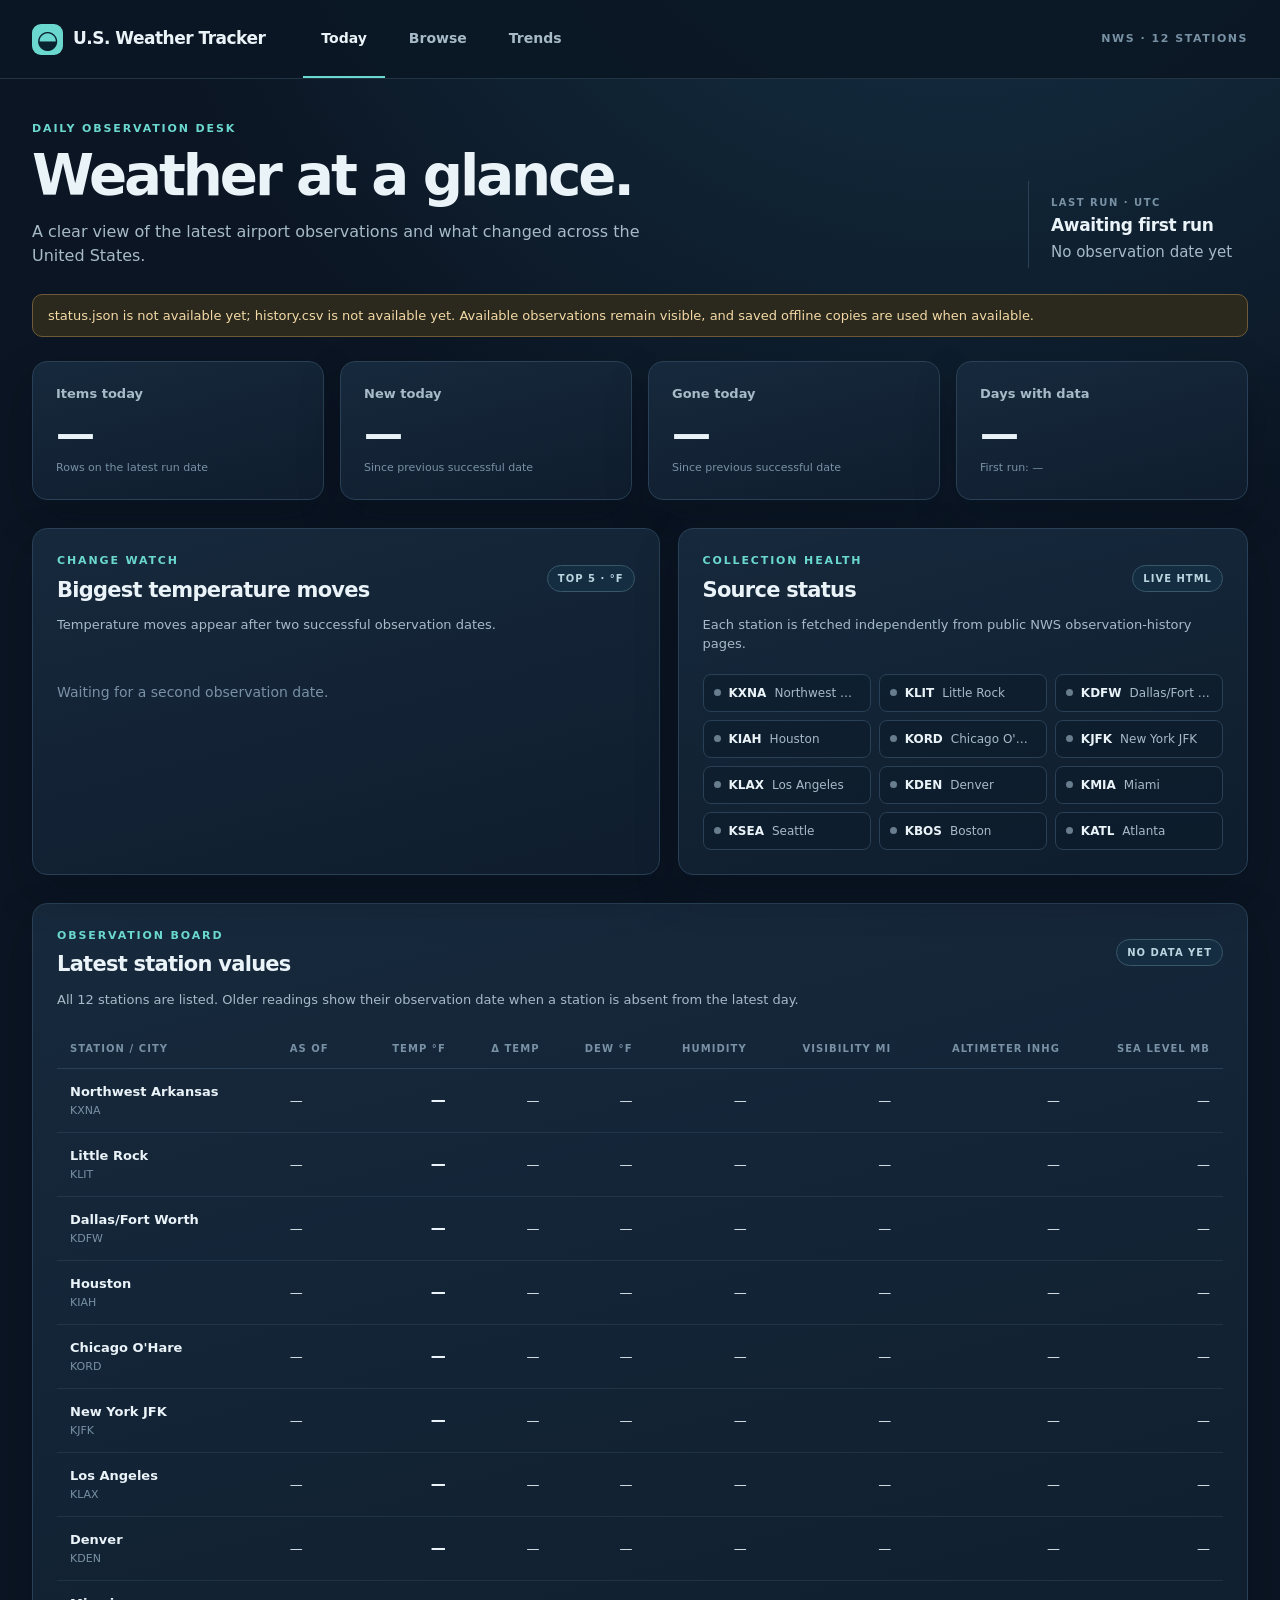
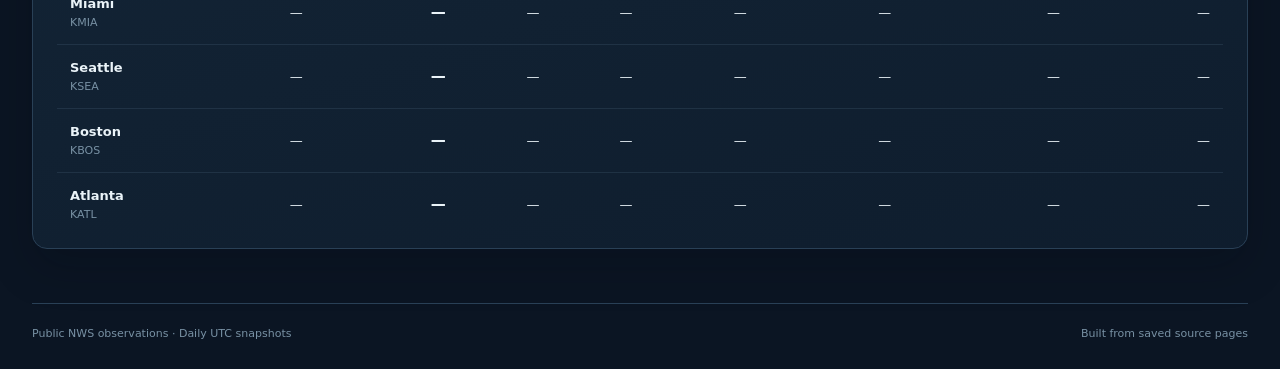
==== index.html @ fd8ede55 "Build weather tracker website" ====
<!doctype html>
<html lang="en">
<head>
  <meta charset="utf-8">
  <meta name="viewport" content="width=device-width, initial-scale=1">
  <meta name="theme-color" content="#0b1523">
  <meta name="description" content="Daily U.S. airport weather observations from the National Weather Service.">
  <link rel="manifest" href="./manifest.webmanifest">
  <link rel="icon" href="./assets/icon.svg" type="image/svg+xml">
  <link rel="apple-touch-icon" href="./assets/icon-192.png">
  <link rel="stylesheet" href="./css/styles.css">
  <title>Today · U.S. Weather Tracker</title>
</head>
<body data-page="today">
  <header class="site-header">
    <div class="shell header-inner">
      <a class="brand" href="./index.html" aria-label="U.S. Weather Tracker home"><span class="brand-mark" aria-hidden="true">◒</span><span>U.S. Weather Tracker</span></a>
      <nav class="nav" aria-label="Main navigation">
        <a href="./index.html" aria-current="page">Today</a>
        <a href="./browse.html">Browse</a>
        <a href="./trends.html">Trends</a>
      </nav>
      <span class="header-tag">NWS · 12 STATIONS</span>
    </div>
  </header>
  <main class="shell page">
    <section class="page-intro">
      <div><p class="eyebrow">Daily observation desk</p><h1>Weather at a glance.</h1><p class="lede">A clear view of the latest airport observations and what changed across the United States.</p></div>
      <div class="run-meta"><span class="meta-label">LAST RUN · UTC</span><strong id="last-run">Awaiting first run</strong><span id="latest-date" class="muted">No observation date yet</span></div>
    </section>
    <div id="data-message" class="notice" role="status" aria-live="polite">Loading observation data…</div>
    <section class="stat-grid" aria-label="Daily counts">
      <article class="stat-card"><span>Items today</span><strong id="count-items">—</strong><small>Rows on the latest run date</small></article>
      <article class="stat-card"><span>New today</span><strong id="count-new">—</strong><small>Since previous successful date</small></article>
      <article class="stat-card"><span>Gone today</span><strong id="count-gone">—</strong><small>Since previous successful date</small></article>
      <article class="stat-card"><span>Days with data</span><strong id="count-days">—</strong><small id="first-run">First run: —</small></article>
    </section>
    <section class="section split-section">
      <div class="card">
        <div class="section-heading"><div><p class="eyebrow">Change watch</p><h2>Biggest temperature moves</h2></div><span class="pill">TOP 5 · °F</span></div>
        <p id="moves-context" class="section-copy">Comparing the latest and previous successful observation dates.</p>
        <div id="biggest-moves" class="move-list empty-state">Waiting for observations.</div>
      </div>
      <div class="card">
        <div class="section-heading"><div><p class="eyebrow">Collection health</p><h2>Source status</h2></div><span class="pill">LIVE HTML</span></div>
        <p class="section-copy">Each station is fetched independently from public NWS observation-history pages.</p>
        <div id="source-status" class="source-grid"></div>
      </div>
    </section>
    <section class="section card table-card">
      <div class="section-heading"><div><p class="eyebrow">Observation board</p><h2>Latest station values</h2></div><span id="table-date" class="pill">NO DATA YET</span></div>
      <p class="section-copy">All 12 stations are listed. Older readings show their observation date when a station is absent from the latest day.</p>
      <div class="table-scroll"><table><thead><tr><th>Station / city</th><th>As of</th><th class="num">Temp °F</th><th class="num">Δ temp</th><th class="num">Dew °F</th><th class="num">Humidity</th><th class="num">Visibility mi</th><th class="num">Altimeter inHg</th><th class="num">Sea level mb</th></tr></thead><tbody id="today-table"><tr><td colspan="9" class="empty-cell">Waiting for observations.</td></tr></tbody></table></div>
    </section>
  </main>
  <footer class="shell site-footer"><span>Public NWS observations · Daily UTC snapshots</span><span>Built from saved source pages</span></footer>
  <script type="module" src="./js/today.js"></script>
</body>
</html>
---- css/styles.css ----
:root{color-scheme:dark;--bg:#0b1523;--panel:#111f30;--panel2:#142539;--line:#294056;--text:#eaf3f8;--muted:#a7bac8;--soft:#7891a4;--accent:#6bd8d0;--accent2:#efc579;--good:#91dfa9;--bad:#f3a7a8;--shadow:0 18px 44px rgba(1,9,17,.22);font-family:ui-sans-serif,system-ui,-apple-system,BlinkMacSystemFont,"Segoe UI",sans-serif;font-synthesis:none}

*{box-sizing:border-box}
html{scroll-behavior:smooth}
body{margin:0;min-height:100vh;background:radial-gradient(circle at 75% -15%,#17374b 0,transparent 35%),var(--bg);color:var(--text);font-size:15px;line-height:1.5}
a{color:inherit}
button,input,select{font:inherit}
button{cursor:pointer}
button:focus-visible,a:focus-visible,input:focus-visible,select:focus-visible{outline:2px solid var(--accent);outline-offset:3px}
.shell{width:min(1380px,calc(100% - 64px));margin-inline:auto}
.site-header{border-bottom:1px solid rgba(119,155,178,.22);background:rgba(10,22,36,.91)}
.header-inner{min-height:78px;display:flex;align-items:center;gap:38px}
.brand{display:flex;align-items:center;gap:10px;text-decoration:none;font-size:17px;font-weight:750;letter-spacing:-.03em;white-space:nowrap}
.brand-mark{display:grid;place-items:center;width:31px;height:31px;border-radius:9px;background:var(--accent);color:#0a2230;font-size:25px;line-height:1}
.nav{display:flex;align-self:stretch;gap:6px}
.nav a{display:flex;align-items:center;padding:0 18px;color:var(--muted);font-size:14px;font-weight:650;text-decoration:none;border-bottom:2px solid transparent}
.nav a:hover,.nav a[aria-current="page"]{color:var(--text)}
.nav a[aria-current="page"]{border-bottom-color:var(--accent)}
.header-tag{margin-left:auto;color:var(--soft);font-size:11px;font-weight:700;letter-spacing:.14em;white-space:nowrap}
.page{padding-top:42px;padding-bottom:54px}
.page-intro{display:flex;justify-content:space-between;gap:32px;align-items:end;margin-bottom:26px}
.eyebrow{margin:0 0 8px;color:var(--accent);font-size:11px;letter-spacing:.17em;text-transform:uppercase;font-weight:800}
h1,h2,h3,p{margin-top:0}
h1{font-size:clamp(36px,4.4vw,59px);letter-spacing:-.055em;line-height:1.07;margin-bottom:14px;font-weight:740}
h2{font-size:21px;letter-spacing:-.035em;line-height:1.2;margin-bottom:0}
h3{font-size:17px;letter-spacing:-.025em;line-height:1.3;margin-bottom:8px}
.lede{max-width:620px;font-size:16px;color:var(--muted);margin:0}
.run-meta{min-width:220px;padding:14px 0 4px 22px;border-left:1px solid var(--line);display:flex;flex-direction:column;gap:3px}
.run-meta strong{font-size:17px;letter-spacing:-.02em}
.meta-label{font-size:10px;color:var(--soft);font-weight:750;letter-spacing:.15em}
.muted{color:var(--muted)}
.notice{padding:11px 15px;border:1px solid #386373;border-radius:10px;background:#12313f;color:#c5e6e8;margin:0 0 24px;font-size:13px}
.notice[data-kind="ready"]{display:none}
.notice[data-kind="warning"]{border-color:#6e5a37;background:#2b281e;color:#f3daa4}
.stat-grid{display:grid;grid-template-columns:repeat(4,minmax(0,1fr));gap:16px}
.stat-card,.card{background:linear-gradient(165deg,rgba(23,42,61,.95),rgba(15,29,46,.97));border:1px solid var(--line);border-radius:15px;box-shadow:var(--shadow)}
.stat-card{min-height:139px;padding:22px 23px;display:flex;flex-direction:column}
.stat-card span{color:var(--muted);font-size:13px;font-weight:650}
.stat-card strong{font-size:39px;letter-spacing:-.06em;line-height:1.14;margin:8px 0 4px;font-variant-numeric:tabular-nums}
.stat-card small{color:var(--soft);font-size:11px}
.section{margin-top:28px}
.card{padding:24px}
.split-section{display:grid;grid-template-columns:1.1fr 1fr;gap:18px}
.section-heading{display:flex;justify-content:space-between;align-items:center;gap:12px;margin-bottom:12px}
.section-copy{color:var(--muted);font-size:13px;margin-bottom:20px}
.pill{display:inline-flex;align-items:center;border:1px solid #385769;border-radius:100px;padding:5px 10px;color:#bcd4df;background:#152d40;font-size:10px;letter-spacing:.1em;font-weight:750;white-space:nowrap}
.empty-state{color:var(--soft);font-size:14px;padding:28px 0}
.move-list{display:flex;flex-direction:column;gap:9px}
.move-row{display:grid;grid-template-columns:29px minmax(0,1fr) auto;align-items:center;gap:13px;padding:12px 14px;border:1px solid var(--line);background:rgba(12,28,43,.6);border-radius:10px}
.move-rank{display:grid;place-items:center;width:28px;height:28px;border-radius:8px;background:#224153;color:var(--accent);font-size:12px;font-weight:800}
.move-name{font-size:13px;font-weight:700}
.move-detail{display:block;color:var(--soft);font-size:11px;margin-top:1px}
.move-delta{color:var(--accent2);font-weight:800;font-size:17px;font-variant-numeric:tabular-nums}
.source-grid{display:grid;grid-template-columns:repeat(3,minmax(0,1fr));gap:8px}
.source-chip{display:flex;align-items:center;gap:8px;min-width:0;padding:9px 10px;border:1px solid var(--line);border-radius:8px;background:rgba(11,26,41,.5);font-size:12px}
.source-chip strong{font-size:12px}
.source-chip span:last-child{overflow:hidden;text-overflow:ellipsis;white-space:nowrap;color:var(--muted)}
.status-dot{width:7px;height:7px;border-radius:50%;flex:none;background:#687d8e}
.status-dot.ok{background:var(--good);box-shadow:0 0 0 3px rgba(145,223,169,.09)}
.status-dot.bad{background:var(--bad)}
.table-card{padding-bottom:12px}
.table-scroll{width:100%;overflow-x:auto}
table{width:100%;border-collapse:collapse;white-space:nowrap}
th{padding:12px 13px;text-align:left;color:var(--soft);font-size:10px;text-transform:uppercase;letter-spacing:.105em;font-weight:800;border-bottom:1px solid var(--line)}
td{padding:13px;border-bottom:1px solid rgba(89,121,143,.2);font-size:13px;font-variant-numeric:tabular-nums}
tbody tr:last-child td{border-bottom:0}
tbody tr:hover td{background:rgba(81,126,148,.08)}
td.num,th.num{text-align:right}
.station-name{display:block;font-size:13px;font-weight:720;color:var(--text)}
.station-id{display:block;color:var(--soft);font-size:11px;margin-top:1px}
.value-main{font-size:15px;font-weight:730}
.positive{color:var(--accent2)}
.negative{color:#9ad6f3}
.zero{color:var(--muted)}
.stale{color:var(--accent2);font-size:10px;margin-left:5px}
.empty-cell{text-align:center;padding:32px;color:var(--muted)}
.site-footer{display:flex;justify-content:space-between;gap:16px;border-top:1px solid var(--line);padding-top:22px;padding-bottom:26px;color:var(--soft);font-size:11px}
.controls-grid{display:grid;grid-template-columns:1.55fr repeat(3,1fr) 1.1fr 1fr;gap:12px}
.field{display:flex;flex-direction:column;gap:7px;color:var(--muted);font-size:11px;font-weight:700}
.field input,.field select,.control-button{width:100%;min-height:40px;border:1px solid #3b566b;border-radius:8px;background:#0e2032;color:var(--text);padding:8px 11px}
.field input::placeholder{color:#7891a4}
.field select{padding-right:24px}
.control-button:hover{border-color:var(--accent);background:#153148}
.check-label{display:inline-flex;align-items:center;gap:8px;margin-top:18px;color:var(--text);font-size:13px;font-weight:650;cursor:pointer}
.check-label input,.station-check input{accent-color:var(--accent)}
.check-label .muted{font-size:11px;margin-left:5px}
.star-button{border:0;background:transparent;color:#73899c;font-size:20px;padding:2px 5px;line-height:1}
.star-button[aria-pressed="true"]{color:var(--accent2)}
.selection-toolbar{display:flex;gap:9px;margin:0 0 17px}
.selection-toolbar .control-button{width:auto;min-height:34px;padding:6px 12px;font-size:12px}
.station-check-grid{display:grid;grid-template-columns:repeat(4,minmax(0,1fr));gap:8px}
.station-check{display:flex;gap:9px;align-items:center;padding:10px 11px;border:1px solid var(--line);border-radius:8px;background:#0f2133;font-size:12px;cursor:pointer}
.station-check small{color:var(--soft);margin-left:auto}
.chart-grid,.finding-grid{display:grid;grid-template-columns:repeat(2,minmax(0,1fr));gap:18px}
.chart-card,.finding-card{padding:22px}
.chart-card h3{margin:0 0 4px}
.chart-subtitle,.finding-card p{color:var(--muted);font-size:13px;margin-bottom:12px}
.chart-wrap{min-height:235px;display:flex;align-items:center}
.chart-wrap svg{display:block;width:100%;height:auto}
.chart-empty{padding:60px 14px;text-align:center;width:100%;color:var(--soft);font-size:13px}
.chart-legend{display:flex;flex-wrap:wrap;gap:8px 13px;margin-top:8px}
.legend-item{display:inline-flex;align-items:center;gap:6px;color:var(--muted);font-size:10px}
.legend-swatch{width:12px;height:3px;border-radius:2px}
.finding-card{display:flex;flex-direction:column}
.finding-card .chart-wrap{margin-top:auto}
.finding-card .method{border-top:1px solid var(--line);padding-top:11px;margin-top:4px;color:var(--soft);font-size:11px}
.finding-number{color:var(--accent);font-weight:750}
.sr-only{position:absolute;width:1px;height:1px;padding:0;margin:-1px;overflow:hidden;clip:rect(0,0,0,0);white-space:nowrap;border:0}

@media(max-width:1100px){.controls-grid{grid-template-columns:repeat(3,minmax(0,1fr))}
.source-grid{grid-template-columns:repeat(2,minmax(0,1fr))}
.station-check-grid{grid-template-columns:repeat(3,minmax(0,1fr))}
}

@media(max-width:800px){.shell{width:min(100% - 32px,1380px)}
.header-inner{min-height:69px;gap:12px;flex-wrap:wrap;padding-top:10px}
.brand{font-size:15px}
.header-tag{display:none}
.nav{order:3;width:100%;height:43px}
.nav a{padding:0 12px}
.page{padding-top:30px}
.page-intro{align-items:start;flex-direction:column;gap:20px}
.run-meta{padding:0 0 0 14px}
.stat-grid{grid-template-columns:repeat(2,minmax(0,1fr))}
.split-section,.chart-grid,.finding-grid{grid-template-columns:1fr}
.station-check-grid{grid-template-columns:repeat(2,minmax(0,1fr))}
}

@media(max-width:560px){.stat-grid{gap:9px}
.stat-card{padding:16px;min-height:122px}
.stat-card strong{font-size:33px}
.card{padding:17px}
.controls-grid{grid-template-columns:repeat(2,minmax(0,1fr))}
.field-search{grid-column:1/-1}
.source-grid{grid-template-columns:repeat(2,minmax(0,1fr))}
.station-check-grid{grid-template-columns:1fr 1fr}
.site-footer{flex-direction:column}
.move-row{gap:8px;padding:10px}
.move-delta{font-size:15px}
}
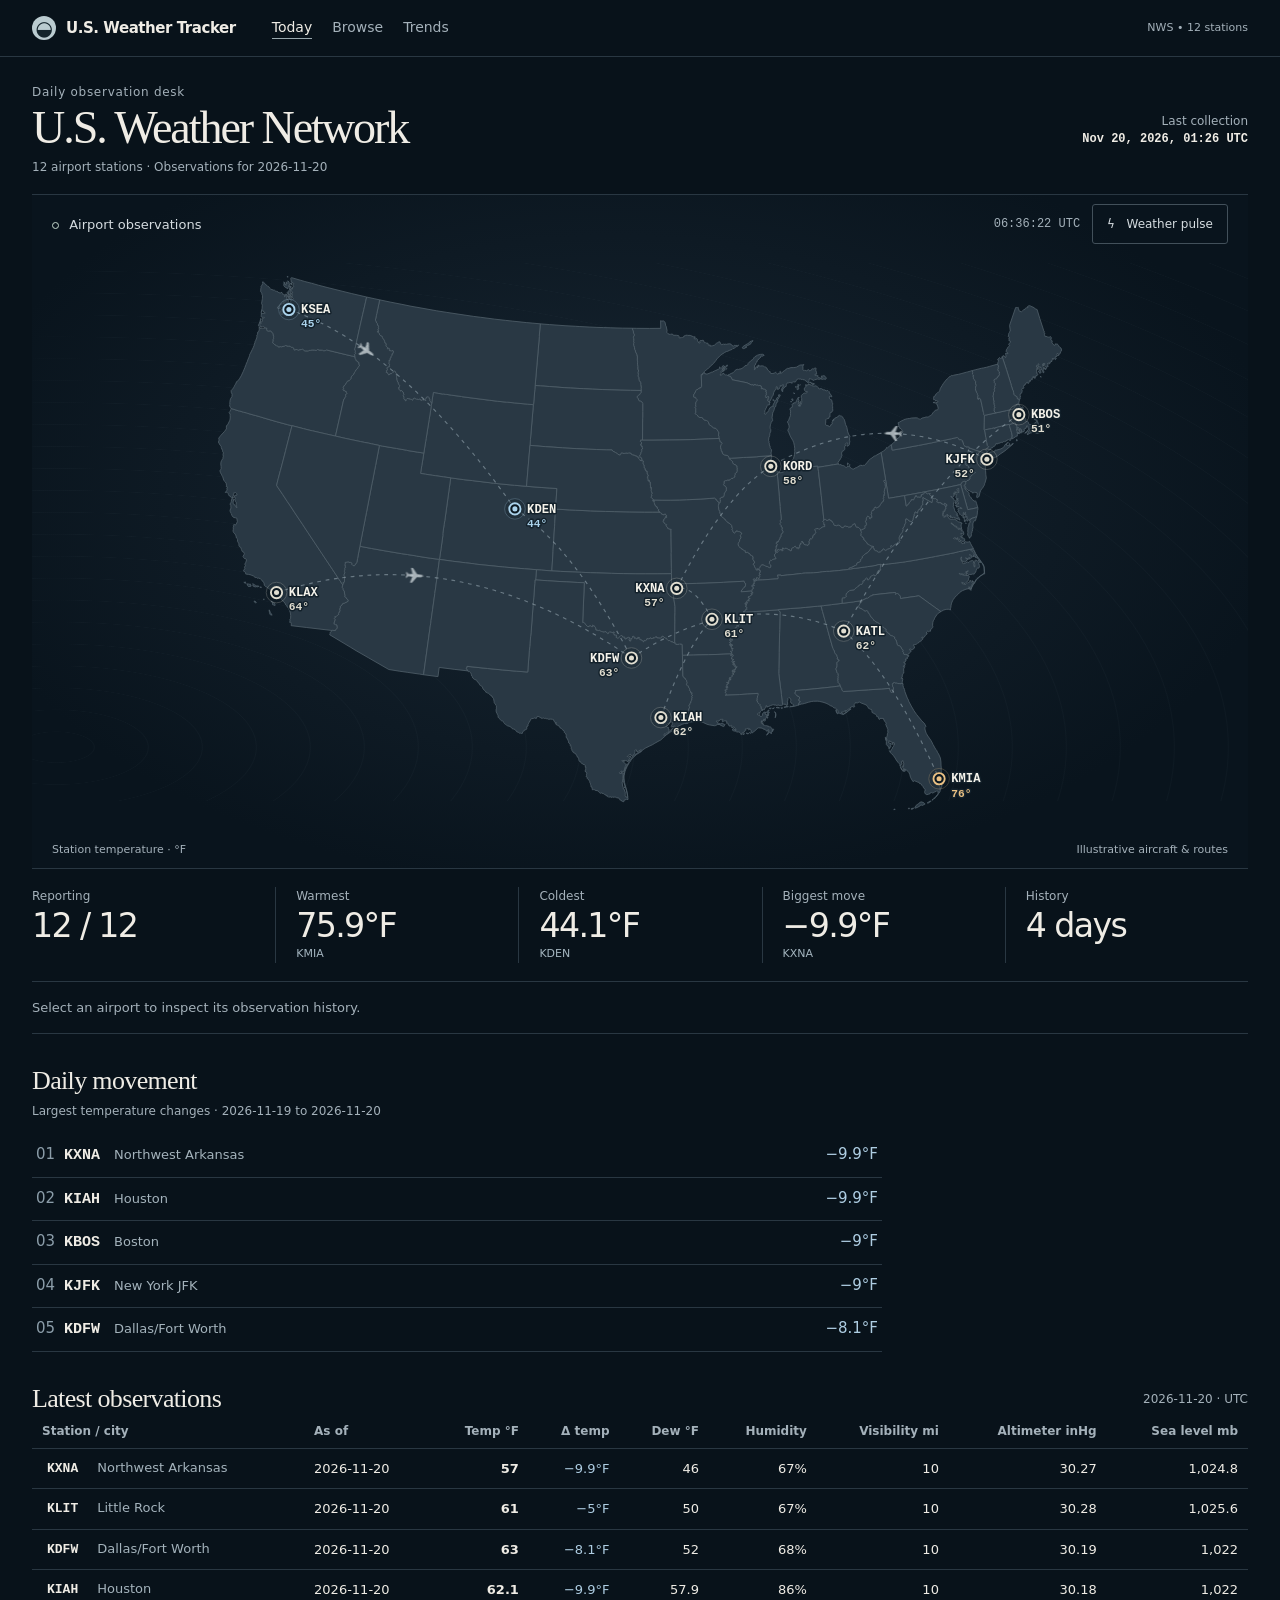
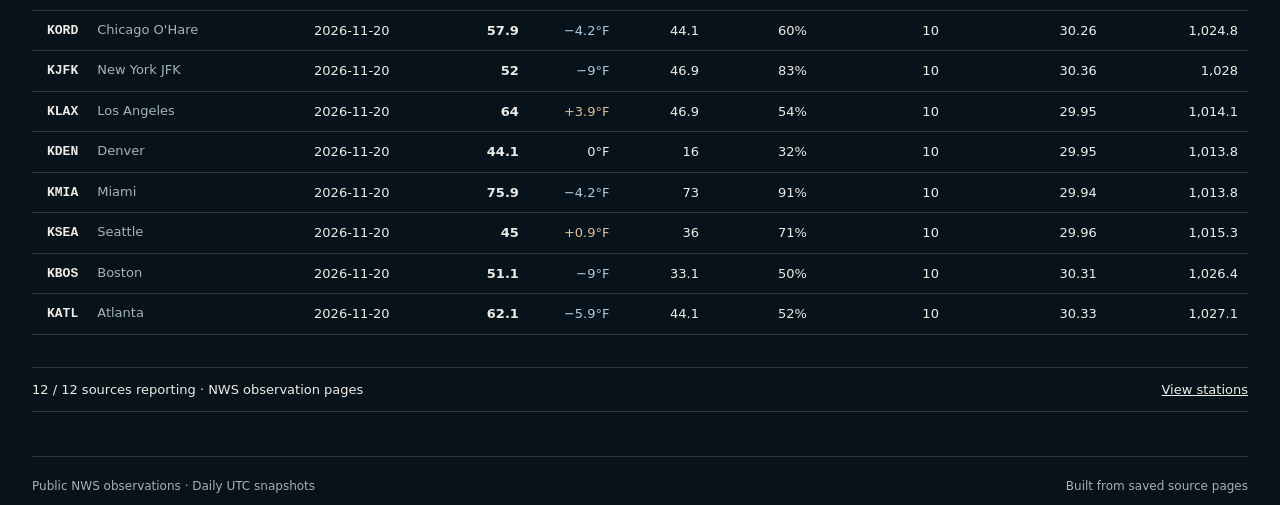
==== commit 80c6e387: "Redesign Weather Tracker frontend" ====
--- a/index.html
+++ b/index.html
@@ -3,12 +3,13 @@
 <head>
   <meta charset="utf-8">
   <meta name="viewport" content="width=device-width, initial-scale=1">
-  <meta name="theme-color" content="#0b1523">
+  <meta name="theme-color" content="#08121a">
   <meta name="description" content="Daily U.S. airport weather observations from the National Weather Service.">
   <link rel="manifest" href="./manifest.webmanifest">
   <link rel="icon" href="./assets/icon.svg" type="image/svg+xml">
   <link rel="apple-touch-icon" href="./assets/icon-192.png">
   <link rel="stylesheet" href="./css/styles.css">
+  <link rel="stylesheet" href="./css/today.css">
   <title>Today · U.S. Weather Tracker</title>
 </head>
 <body data-page="today">
@@ -20,38 +21,31 @@
         <a href="./browse.html">Browse</a>
         <a href="./trends.html">Trends</a>
       </nav>
-      <span class="header-tag">NWS · 12 STATIONS</span>
+      <span class="header-tag">NWS • 12 stations</span>
     </div>
   </header>
   <main class="shell page">
     <section class="page-intro">
-      <div><p class="eyebrow">Daily observation desk</p><h1>Weather at a glance.</h1><p class="lede">A clear view of the latest airport observations and what changed across the United States.</p></div>
-      <div class="run-meta"><span class="meta-label">LAST RUN · UTC</span><strong id="last-run">Awaiting first run</strong><span id="latest-date" class="muted">No observation date yet</span></div>
+      <div><p class="eyebrow">Daily observation desk</p><h1>U.S. Weather Network</h1><p id="latest-date" class="lede">Loading airport observations…</p></div>
+      <div class="run-meta"><span class="meta-label">Last collection</span><strong id="last-run">Awaiting first run</strong></div>
     </section>
-    <div id="data-message" class="notice" role="status" aria-live="polite">Loading observation data…</div>
-    <section class="stat-grid" aria-label="Daily counts">
-      <article class="stat-card"><span>Items today</span><strong id="count-items">—</strong><small>Rows on the latest run date</small></article>
-      <article class="stat-card"><span>New today</span><strong id="count-new">—</strong><small>Since previous successful date</small></article>
-      <article class="stat-card"><span>Gone today</span><strong id="count-gone">—</strong><small>Since previous successful date</small></article>
-      <article class="stat-card"><span>Days with data</span><strong id="count-days">—</strong><small id="first-run">First run: —</small></article>
+    <div id="data-message" class="notice" role="status">Loading observation data…</div>
+    <section class="atlas" aria-label="Airport observation map">
+      <div class="atlas-head"><span><i></i> Airport observations</span><time id="utc-clock" aria-label="Current UTC time"></time><button id="map-pulse" title="Play decorative lightning animation">ϟ &nbsp; Weather pulse</button></div>
+      <svg id="network" viewBox="0 0 1000 619" role="group" aria-label="Contiguous United States airport network">
+        <image class="land" href="./assets/conus.svg" width="1000" height="619"/>
+        <g id="routes" aria-hidden="true"></g><g id="planes" aria-hidden="true"></g><g id="lightning" aria-hidden="true"></g><g id="nodes"></g>
+      </svg>
+      <div id="airport-tip" role="tooltip" hidden></div>
+      <div class="atlas-foot"><span>Station temperature · °F</span><span>Illustrative aircraft &amp; routes</span></div>
     </section>
-    <section class="section split-section">
-      <div class="card">
-        <div class="section-heading"><div><p class="eyebrow">Change watch</p><h2>Biggest temperature moves</h2></div><span class="pill">TOP 5 · °F</span></div>
-        <p id="moves-context" class="section-copy">Comparing the latest and previous successful observation dates.</p>
-        <div id="biggest-moves" class="move-list empty-state">Waiting for observations.</div>
-      </div>
-      <div class="card">
-        <div class="section-heading"><div><p class="eyebrow">Collection health</p><h2>Source status</h2></div><span class="pill">LIVE HTML</span></div>
-        <p class="section-copy">Each station is fetched independently from public NWS observation-history pages.</p>
-        <div id="source-status" class="source-grid"></div>
-      </div>
-    </section>
-    <section class="section card table-card">
-      <div class="section-heading"><div><p class="eyebrow">Observation board</p><h2>Latest station values</h2></div><span id="table-date" class="pill">NO DATA YET</span></div>
-      <p class="section-copy">All 12 stations are listed. Older readings show their observation date when a station is absent from the latest day.</p>
+    <section id="national-summary" aria-label="Network summary"></section>
+    <section id="station-detail" aria-live="polite" aria-label="Station details"></section>
+    <section class="movement"><h2>Daily movement</h2><p id="moves-context"></p><div id="biggest-moves"></div></section>
+    <section class="observations"><div class="section-heading"><h2>Latest observations</h2><span id="table-date"></span></div>
       <div class="table-scroll"><table><thead><tr><th>Station / city</th><th>As of</th><th class="num">Temp °F</th><th class="num">Δ temp</th><th class="num">Dew °F</th><th class="num">Humidity</th><th class="num">Visibility mi</th><th class="num">Altimeter inHg</th><th class="num">Sea level mb</th></tr></thead><tbody id="today-table"><tr><td colspan="9" class="empty-cell">Waiting for observations.</td></tr></tbody></table></div>
     </section>
+    <details class="health"><summary><span id="health-summary">Collection health</span><span>View stations</span></summary><div id="source-status"></div></details>
   </main>
   <footer class="shell site-footer"><span>Public NWS observations · Daily UTC snapshots</span><span>Built from saved source pages</span></footer>
   <script type="module" src="./js/today.js"></script>
--- a/css/styles.css
+++ b/css/styles.css
@@ -1,141 +1,103 @@
-:root{color-scheme:dark;--bg:#0b1523;--panel:#111f30;--panel2:#142539;--line:#294056;--text:#eaf3f8;--muted:#a7bac8;--soft:#7891a4;--accent:#6bd8d0;--accent2:#efc579;--good:#91dfa9;--bad:#f3a7a8;--shadow:0 18px 44px rgba(1,9,17,.22);font-family:ui-sans-serif,system-ui,-apple-system,BlinkMacSystemFont,"Segoe UI",sans-serif;font-synthesis:none}
-
-*{box-sizing:border-box}
-html{scroll-behavior:smooth}
-body{margin:0;min-height:100vh;background:radial-gradient(circle at 75% -15%,#17374b 0,transparent 35%),var(--bg);color:var(--text);font-size:15px;line-height:1.5}
-a{color:inherit}
-button,input,select{font:inherit}
-button{cursor:pointer}
-button:focus-visible,a:focus-visible,input:focus-visible,select:focus-visible{outline:2px solid var(--accent);outline-offset:3px}
-.shell{width:min(1380px,calc(100% - 64px));margin-inline:auto}
-.site-header{border-bottom:1px solid rgba(119,155,178,.22);background:rgba(10,22,36,.91)}
-.header-inner{min-height:78px;display:flex;align-items:center;gap:38px}
-.brand{display:flex;align-items:center;gap:10px;text-decoration:none;font-size:17px;font-weight:750;letter-spacing:-.03em;white-space:nowrap}
-.brand-mark{display:grid;place-items:center;width:31px;height:31px;border-radius:9px;background:var(--accent);color:#0a2230;font-size:25px;line-height:1}
-.nav{display:flex;align-self:stretch;gap:6px}
-.nav a{display:flex;align-items:center;padding:0 18px;color:var(--muted);font-size:14px;font-weight:650;text-decoration:none;border-bottom:2px solid transparent}
-.nav a:hover,.nav a[aria-current="page"]{color:var(--text)}
-.nav a[aria-current="page"]{border-bottom-color:var(--accent)}
-.header-tag{margin-left:auto;color:var(--soft);font-size:11px;font-weight:700;letter-spacing:.14em;white-space:nowrap}
-.page{padding-top:42px;padding-bottom:54px}
-.page-intro{display:flex;justify-content:space-between;gap:32px;align-items:end;margin-bottom:26px}
-.eyebrow{margin:0 0 8px;color:var(--accent);font-size:11px;letter-spacing:.17em;text-transform:uppercase;font-weight:800}
-h1,h2,h3,p{margin-top:0}
-h1{font-size:clamp(36px,4.4vw,59px);letter-spacing:-.055em;line-height:1.07;margin-bottom:14px;font-weight:740}
-h2{font-size:21px;letter-spacing:-.035em;line-height:1.2;margin-bottom:0}
-h3{font-size:17px;letter-spacing:-.025em;line-height:1.3;margin-bottom:8px}
-.lede{max-width:620px;font-size:16px;color:var(--muted);margin:0}
-.run-meta{min-width:220px;padding:14px 0 4px 22px;border-left:1px solid var(--line);display:flex;flex-direction:column;gap:3px}
-.run-meta strong{font-size:17px;letter-spacing:-.02em}
-.meta-label{font-size:10px;color:var(--soft);font-weight:750;letter-spacing:.15em}
-.muted{color:var(--muted)}
-.notice{padding:11px 15px;border:1px solid #386373;border-radius:10px;background:#12313f;color:#c5e6e8;margin:0 0 24px;font-size:13px}
-.notice[data-kind="ready"]{display:none}
-.notice[data-kind="warning"]{border-color:#6e5a37;background:#2b281e;color:#f3daa4}
-.stat-grid{display:grid;grid-template-columns:repeat(4,minmax(0,1fr));gap:16px}
-.stat-card,.card{background:linear-gradient(165deg,rgba(23,42,61,.95),rgba(15,29,46,.97));border:1px solid var(--line);border-radius:15px;box-shadow:var(--shadow)}
-.stat-card{min-height:139px;padding:22px 23px;display:flex;flex-direction:column}
-.stat-card span{color:var(--muted);font-size:13px;font-weight:650}
-.stat-card strong{font-size:39px;letter-spacing:-.06em;line-height:1.14;margin:8px 0 4px;font-variant-numeric:tabular-nums}
-.stat-card small{color:var(--soft);font-size:11px}
-.section{margin-top:28px}
-.card{padding:24px}
-.split-section{display:grid;grid-template-columns:1.1fr 1fr;gap:18px}
-.section-heading{display:flex;justify-content:space-between;align-items:center;gap:12px;margin-bottom:12px}
-.section-copy{color:var(--muted);font-size:13px;margin-bottom:20px}
-.pill{display:inline-flex;align-items:center;border:1px solid #385769;border-radius:100px;padding:5px 10px;color:#bcd4df;background:#152d40;font-size:10px;letter-spacing:.1em;font-weight:750;white-space:nowrap}
-.empty-state{color:var(--soft);font-size:14px;padding:28px 0}
-.move-list{display:flex;flex-direction:column;gap:9px}
-.move-row{display:grid;grid-template-columns:29px minmax(0,1fr) auto;align-items:center;gap:13px;padding:12px 14px;border:1px solid var(--line);background:rgba(12,28,43,.6);border-radius:10px}
-.move-rank{display:grid;place-items:center;width:28px;height:28px;border-radius:8px;background:#224153;color:var(--accent);font-size:12px;font-weight:800}
-.move-name{font-size:13px;font-weight:700}
-.move-detail{display:block;color:var(--soft);font-size:11px;margin-top:1px}
-.move-delta{color:var(--accent2);font-weight:800;font-size:17px;font-variant-numeric:tabular-nums}
-.source-grid{display:grid;grid-template-columns:repeat(3,minmax(0,1fr));gap:8px}
-.source-chip{display:flex;align-items:center;gap:8px;min-width:0;padding:9px 10px;border:1px solid var(--line);border-radius:8px;background:rgba(11,26,41,.5);font-size:12px}
-.source-chip strong{font-size:12px}
-.source-chip span:last-child{overflow:hidden;text-overflow:ellipsis;white-space:nowrap;color:var(--muted)}
-.status-dot{width:7px;height:7px;border-radius:50%;flex:none;background:#687d8e}
-.status-dot.ok{background:var(--good);box-shadow:0 0 0 3px rgba(145,223,169,.09)}
-.status-dot.bad{background:var(--bad)}
-.table-card{padding-bottom:12px}
-.table-scroll{width:100%;overflow-x:auto}
-table{width:100%;border-collapse:collapse;white-space:nowrap}
-th{padding:12px 13px;text-align:left;color:var(--soft);font-size:10px;text-transform:uppercase;letter-spacing:.105em;font-weight:800;border-bottom:1px solid var(--line)}
-td{padding:13px;border-bottom:1px solid rgba(89,121,143,.2);font-size:13px;font-variant-numeric:tabular-nums}
-tbody tr:last-child td{border-bottom:0}
-tbody tr:hover td{background:rgba(81,126,148,.08)}
-td.num,th.num{text-align:right}
-.station-name{display:block;font-size:13px;font-weight:720;color:var(--text)}
-.station-id{display:block;color:var(--soft);font-size:11px;margin-top:1px}
-.value-main{font-size:15px;font-weight:730}
-.positive{color:var(--accent2)}
-.negative{color:#9ad6f3}
-.zero{color:var(--muted)}
-.stale{color:var(--accent2);font-size:10px;margin-left:5px}
-.empty-cell{text-align:center;padding:32px;color:var(--muted)}
-.site-footer{display:flex;justify-content:space-between;gap:16px;border-top:1px solid var(--line);padding-top:22px;padding-bottom:26px;color:var(--soft);font-size:11px}
-.controls-grid{display:grid;grid-template-columns:1.55fr repeat(3,1fr) 1.1fr 1fr;gap:12px}
-.field{display:flex;flex-direction:column;gap:7px;color:var(--muted);font-size:11px;font-weight:700}
-.field input,.field select,.control-button{width:100%;min-height:40px;border:1px solid #3b566b;border-radius:8px;background:#0e2032;color:var(--text);padding:8px 11px}
-.field input::placeholder{color:#7891a4}
-.field select{padding-right:24px}
-.control-button:hover{border-color:var(--accent);background:#153148}
-.check-label{display:inline-flex;align-items:center;gap:8px;margin-top:18px;color:var(--text);font-size:13px;font-weight:650;cursor:pointer}
-.check-label input,.station-check input{accent-color:var(--accent)}
-.check-label .muted{font-size:11px;margin-left:5px}
-.star-button{border:0;background:transparent;color:#73899c;font-size:20px;padding:2px 5px;line-height:1}
-.star-button[aria-pressed="true"]{color:var(--accent2)}
-.selection-toolbar{display:flex;gap:9px;margin:0 0 17px}
-.selection-toolbar .control-button{width:auto;min-height:34px;padding:6px 12px;font-size:12px}
-.station-check-grid{display:grid;grid-template-columns:repeat(4,minmax(0,1fr));gap:8px}
-.station-check{display:flex;gap:9px;align-items:center;padding:10px 11px;border:1px solid var(--line);border-radius:8px;background:#0f2133;font-size:12px;cursor:pointer}
-.station-check small{color:var(--soft);margin-left:auto}
-.chart-grid,.finding-grid{display:grid;grid-template-columns:repeat(2,minmax(0,1fr));gap:18px}
-.chart-card,.finding-card{padding:22px}
-.chart-card h3{margin:0 0 4px}
-.chart-subtitle,.finding-card p{color:var(--muted);font-size:13px;margin-bottom:12px}
-.chart-wrap{min-height:235px;display:flex;align-items:center}
-.chart-wrap svg{display:block;width:100%;height:auto}
-.chart-empty{padding:60px 14px;text-align:center;width:100%;color:var(--soft);font-size:13px}
-.chart-legend{display:flex;flex-wrap:wrap;gap:8px 13px;margin-top:8px}
-.legend-item{display:inline-flex;align-items:center;gap:6px;color:var(--muted);font-size:10px}
-.legend-swatch{width:12px;height:3px;border-radius:2px}
-.finding-card{display:flex;flex-direction:column}
-.finding-card .chart-wrap{margin-top:auto}
-.finding-card .method{border-top:1px solid var(--line);padding-top:11px;margin-top:4px;color:var(--soft);font-size:11px}
-.finding-number{color:var(--accent);font-weight:750}
-.sr-only{position:absolute;width:1px;height:1px;padding:0;margin:-1px;overflow:hidden;clip:rect(0,0,0,0);white-space:nowrap;border:0}
-
-@media(max-width:1100px){.controls-grid{grid-template-columns:repeat(3,minmax(0,1fr))}
-.source-grid{grid-template-columns:repeat(2,minmax(0,1fr))}
-.station-check-grid{grid-template-columns:repeat(3,minmax(0,1fr))}
+:root {
+  color-scheme: dark;
+  --bg: #08121a;
+  --surface: #111e28;
+  --text: #efece5;
+  --muted: #a4b1ba;
+  --line: #293742;
+  --accent: #b1d1df;
+  --selected: #20303b;
+  --good: #a5c7ab;
+  --mono: ui-monospace, SFMono-Regular, Consolas, monospace;
+  --display: Georgia, "Times New Roman", serif;
+  font: 15px/1.5 system-ui, sans-serif;
 }
-
-@media(max-width:800px){.shell{width:min(100% - 32px,1380px)}
-.header-inner{min-height:69px;gap:12px;flex-wrap:wrap;padding-top:10px}
-.brand{font-size:15px}
-.header-tag{display:none}
-.nav{order:3;width:100%;height:43px}
-.nav a{padding:0 12px}
-.page{padding-top:30px}
-.page-intro{align-items:start;flex-direction:column;gap:20px}
-.run-meta{padding:0 0 0 14px}
-.stat-grid{grid-template-columns:repeat(2,minmax(0,1fr))}
-.split-section,.chart-grid,.finding-grid{grid-template-columns:1fr}
-.station-check-grid{grid-template-columns:repeat(2,minmax(0,1fr))}
+* {box-sizing:border-box}
+body {margin:0;background:var(--bg);color:var(--text)}
+a,button,input,select {color:inherit}
+button,input,select {font:inherit}
+button,summary {cursor:pointer}
+:focus-visible {outline:2px solid var(--accent);outline-offset:3px}
+.shell {width:min(1380px,calc(100% - 64px));margin-inline:auto}
+.site-header,.controls-card {border-bottom:1px solid var(--line)}
+.header-inner,.brand,.nav,.nav a,.section-heading,.page-intro,.site-footer {display:flex;align-items:center}
+.header-inner {min-height:56px;gap:36px}
+.brand,.nav a {text-decoration:none}
+.brand {gap:10px;font-weight:720;letter-spacing:-.03em}
+.brand-mark {display:grid;place-items:center;background:#bacbd0;color:#14242c;border-radius:50%;width:24px;height:24px;font-size:20px;line-height:1}
+.nav {align-self:stretch;gap:20px}
+.nav a {font-size:14px;color:var(--muted);border-bottom:1px solid transparent}
+.nav a:hover,.nav a[aria-current] {color:var(--text)}
+.nav a[aria-current] {border-color:#99a8ae}
+.header-tag {margin-left:auto;font-size:11px;color:var(--muted)}
+.page {padding-block:26px 44px}
+.page-intro,.section-heading,.site-footer {justify-content:space-between;gap:16px}
+.page-intro {margin-bottom:18px}
+h1,h2,h3,p {margin:0}
+h1,h2 {font-family:var(--display);font-weight:500}
+h1 {font-size:clamp(30px,3.6vw,52px);line-height:1.05;letter-spacing:-.045em;margin:3px 0 6px}
+h2 {font-size:26px;letter-spacing:-.025em}
+h3 {font-size:17px}
+.eyebrow,.lede,.run-meta,.section-copy,.muted,.pill,.site-footer,.chart-subtitle,.method {font-size:12px;color:var(--muted)}
+.eyebrow {letter-spacing:.06em}
+.run-meta {display:grid;text-align:right}
+.run-meta strong,.directory-code,.station-code,.move-code,.station-title small,.station-check strong {font-family:var(--mono)}
+.run-meta strong {color:var(--text);font-size:12px}
+.section {margin-top:30px}
+.section-copy {margin:3px 0 14px}
+.site-footer {padding-block:20px;border-top:1px solid var(--line)}
+.notice {padding:12px;margin-bottom:16px;background:var(--surface)}
+.notice[data-kind=ready] {display:none}
+.controls-card {border-top:1px solid var(--line);padding-block:16px}
+.controls-grid {display:grid;grid-template-columns:1.4fr repeat(5,minmax(0,1fr));gap:12px}
+.field {display:grid;gap:5px;min-width:0;font-size:12px;color:var(--muted)}
+.field input,.field select,.control-button {min-width:0;width:100%;min-height:40px;border:1px solid #394955;border-radius:3px;padding:6px 9px;background:var(--surface);color:var(--text)}
+.control-button:hover,.station-check:hover {background:var(--selected)}
+input[type=checkbox] {accent-color:var(--accent)}
+.check-label,.station-check {display:inline-flex;align-items:center;gap:6px;font-size:13px;cursor:pointer}
+.check-label {margin-top:12px}
+.table-scroll {width:100%;overflow-x:auto}
+table {width:100%;border-collapse:collapse;white-space:nowrap;font-variant-numeric:tabular-nums}
+th,td {padding:8px 10px;text-align:left;border-bottom:1px solid var(--line);font-size:13px}
+th {color:var(--muted);font-weight:550;font-size:12px}
+.num {text-align:right}
+.value-main {font-weight:700}
+tbody tr:hover,.selected td {background:var(--selected)}
+.station-city,.stale {color:var(--muted);margin-left:10px;font-size:12px}
+.star-button {background:none;border:0;color:var(--muted);font-size:20px;min-width:36px;min-height:32px}
+.star-button[aria-pressed=true],.positive {color:#dec098}
+.negative {color:#aecde2}
+.empty-cell,.empty-state,.chart-empty {color:var(--muted);padding:24px}
+.selection-toolbar,.station-check-grid,.chart-legend {display:flex;flex-wrap:wrap;gap:6px}
+.selection-toolbar {margin-bottom:10px}
+.selection-toolbar button {width:auto;font-size:12px}
+.station-check {padding:5px 8px;border-radius:2px}
+.station-check:has(:checked) {color:#d7e3e8;background:#1c2c37}
+.station-check small {color:var(--muted)}
+.chart-grid,.finding-grid {display:grid;grid-template-columns:repeat(2,minmax(0,1fr));gap:22px 32px;margin-top:12px}
+.chart-card,.finding-card {min-width:0;padding:16px 0;border-top:1px solid var(--line)}
+.chart-wrap svg {display:block;width:100%;height:auto}
+.chart-legend {gap:4px 12px}
+.legend-item {display:inline-flex;align-items:center;gap:4px;color:var(--muted);font:11px var(--mono)}
+.legend-swatch {width:12px;height:2px}
+.finding-description,.method {margin:8px 0}
+.source-chip {display:flex;align-items:center;gap:7px;font-size:12px}
+.status-dot {width:7px;height:7px;background:var(--muted);border-radius:50%}
+.status-dot.ok {background:var(--good)}
+.status-dot.bad {background:#dfac98}
+.sr-only {position:absolute;width:1px;height:1px;padding:0;overflow:hidden;clip-path:inset(50%);white-space:nowrap}
+@media(max-width:1100px){.controls-grid {grid-template-columns:repeat(3,minmax(0,1fr))}}
+@media(max-width:800px){
+  .shell {width:calc(100% - 28px)}
+  .chart-grid,.finding-grid {grid-template-columns:1fr}
+  .header-inner {gap:16px}
 }
-
-@media(max-width:560px){.stat-grid{gap:9px}
-.stat-card{padding:16px;min-height:122px}
-.stat-card strong{font-size:33px}
-.card{padding:17px}
-.controls-grid{grid-template-columns:repeat(2,minmax(0,1fr))}
-.field-search{grid-column:1/-1}
-.source-grid{grid-template-columns:repeat(2,minmax(0,1fr))}
-.station-check-grid{grid-template-columns:1fr 1fr}
-.site-footer{flex-direction:column}
-.move-row{gap:8px;padding:10px}
-.move-delta{font-size:15px}
+@media(max-width:560px){
+  .header-inner {flex-wrap:wrap;gap:4px;padding-top:10px}
+  .nav {order:3;width:100%;height:40px}
+  .page-intro {align-items:flex-start;flex-wrap:wrap;gap:10px}
+  .run-meta {text-align:left}
+  .controls-grid {grid-template-columns:repeat(2,minmax(0,1fr))}
+  .field-search {grid-column:1/-1}
+  .site-footer {align-items:flex-start;flex-direction:column;gap:4px}
 }
-
--- a/css/today.css
+++ b/css/today.css
@@ -0,0 +1,105 @@
+.atlas-head,.atlas-foot,.health summary,.station-values {display:flex}
+.atlas-head,.atlas-foot,.health summary {justify-content:space-between;align-items:center;gap:12px}
+.reading small,.atlas-foot,#moves-context,#table-date {font-size:12px;color:var(--muted)}
+.atlas {position:relative;isolation:isolate;overflow:hidden;background:radial-gradient(ellipse at 48% 45%,#182632,#09141d 75%);border-block:1px solid var(--line)}
+.atlas-head,.atlas-foot {position:relative;z-index:2;padding:9px 20px}
+.atlas-head {font-size:13px;color:#d5dce0}
+.atlas-head i {display:inline-block;width:7px;height:7px;border:1px solid #c5d9ce;border-radius:50%;margin-right:6px}
+button,.health summary {color:inherit}
+#map-pulse,.close {background:transparent;border:1px solid #42505a;padding:9px 14px;border-radius:3px;font-size:12px;min-height:40px}
+#map-pulse:hover,.close:hover {background:#263842}
+#network {display:block;width:100%;height:clamp(370px,49vw,580px);overflow:visible}
+#routes path {fill:none;stroke:#a3b4be;stroke-width:1.2;stroke-dasharray:4 5;opacity:.52;transition:opacity .25s}
+.has-selection #routes path {opacity:.16}
+.has-selection #routes .connected {opacity:.94;stroke:#dbe5e4;stroke-width:1.8}
+#planes {fill:#d0d9dd;opacity:.77;pointer-events:none}
+.beacon {cursor:pointer;outline:none;transition:opacity .25s}
+.beacon text {fill:#f4f2ea;font:700 13px ui-monospace,monospace;paint-order:stroke;stroke:#13212b;stroke-width:3;stroke-linejoin:round}
+.beacon .map-temp {fill:currentColor;font-size:12px}
+.halo,.ring {fill:#0b1821;stroke:currentColor}
+.halo {opacity:.23}
+.ring {stroke-width:2}
+.has-selection .beacon:not(.selected) {opacity:.67}
+.beacon:is(:hover,:focus-visible,.selected) .halo {opacity:1;stroke-width:2}
+.atlas-foot {font-size:11px}
+#national-summary {display:grid;grid-template-columns:repeat(5,1fr);padding:18px 0;border-bottom:1px solid var(--line)}
+.reading {display:flex;flex-direction:column;font-variant-numeric:tabular-nums}
+#national-summary .reading {padding-left:20px;border-left:1px solid var(--line)}
+#national-summary .reading:first-child {padding-left:0;border:0}
+.reading strong {font-weight:540}
+#national-summary strong {font-size:clamp(21px,2.6vw,36px);line-height:1.25;letter-spacing:-.05em}
+.reading span,.station-title span {color:#a4b5bf;font-size:11px}
+#station-detail {position:relative;display:flex;align-items:center;gap:25px;border-bottom:1px solid var(--line);padding:16px 0}
+#station-detail p {font-size:13px;color:var(--muted);margin:0}
+.station-title {min-width:150px}
+.station-title h2 {margin:4px 0;font-size:19px}
+.spark {display:block;width:100px;height:25px;color:#bacfc8}
+.station-values {gap:18px;flex-wrap:wrap;flex:1}
+.station-values strong {font-size:15px}
+.movement,.observations {margin:32px 0}
+.movement h2,.observations h2 {font:500 26px Georgia,serif}
+#moves-context {margin:6px 0 14px}
+#biggest-moves {max-width:850px}
+.move-row {display:grid;grid-template-columns:28px 1fr auto;width:100%;text-align:left;background:none;border:0;border-bottom:1px solid var(--line);border-radius:0;padding:9px 4px;color:inherit}
+.move-rank {background:none;color:#8b9da9}
+.move-city,.station-city {margin-left:14px;color:#a4b3bc;font-size:13px}
+.station-code {background:none;color:inherit;border:0;font-weight:700;padding:5px}
+.move-row:hover,.move-row.selected,tr.selected {background:#20303b}
+td {padding:5px 10px}
+tr[data-station],summary {cursor:pointer}
+.health {border-block:1px solid var(--line);padding:12px 0;font-size:13px}
+.health summary span:last-child {text-decoration:underline}
+#source-status {display:grid;grid-template-columns:repeat(auto-fit,minmax(145px,1fr));gap:4px;padding-top:12px}
+.source-chip {border:0;background:none}
+.atlas::after {content:"";position:absolute;pointer-events:none;inset:0;opacity:0;background:linear-gradient(100deg,transparent 42%,#c4e3ef22 49%,transparent 52%)}
+@media(prefers-reduced-motion:no-preference){
+  .scanning::after {animation:sweep 1.65s ease-out}
+  .scanning .halo {animation:beacon-pulse .6s ease-out var(--delay)}
+  .selected .ring {animation:beacon-pulse .7s ease-out}
+  .station-values {animation:drawer .23s ease-out}
+  .atlas::before {content:"";position:absolute;inset:10% 0;pointer-events:none;background:repeating-radial-gradient(ellipse at 2% 90%,transparent 0 37px,#91aab509 38px,transparent 39px 54px);animation:drift 24s ease-in-out infinite alternate;z-index:-1}
+}
+@keyframes sweep {0%{transform:translateX(-60%);opacity:0}20%,80%{opacity:1}100%{transform:translateX(65%);opacity:0}}
+@keyframes beacon-pulse {50%{transform:scale(1.5);opacity:.9}}
+@keyframes drawer {from{transform:translateY(4px);opacity:.4}}
+@keyframes drift {to{transform:translate(1%,1%)}}
+@media(max-width:750px){
+
+
+
+ .atlas {margin-inline:-14px}
+ #network {height:auto;min-height:220px}
+ .atlas-head,.atlas-foot {padding:8px 14px}
+ #planes g:nth-child(n+2){display:none}
+ .beacon text {font-size:23px}
+ .beacon .map-temp {display:none}
+ #national-summary {grid-template-columns:repeat(3,1fr);gap:14px}
+ #national-summary .reading {border:0;padding:0}
+ #station-detail {flex-wrap:wrap;gap:14px}
+ .station-values {flex-basis:100%}
+ .close {position:absolute;top:16px;right:0}
+ .move-city {margin-left:9px}
+}
+@media(max-width:750px) {
+  .beacon circle:first-child {r:36px}
+  .station-code {min-height:42px}
+  .move-row {min-height:44px}
+}
+#utc-clock {margin-left:auto;color:var(--muted);font:12px var(--mono);font-variant-numeric:tabular-nums}
+#airport-tip {position:absolute;left:14px;bottom:38px;pointer-events:none;background:#0d1a24;border-left:2px solid var(--accent);padding:6px 11px;font-size:12px}
+#airport-tip:not([hidden]) {display:grid}
+#airport-tip strong {font-family:var(--mono)}
+#airport-tip span:last-child,.spark-context {color:var(--muted);font-size:11px}
+#lightning {pointer-events:none;fill:none;stroke:#d0dfeb;stroke-width:1.5;stroke-linecap:round;stroke-linejoin:round}
+#lightning path {opacity:0}
+.beacon.selected .ring {r:7.5px}
+.atlas-head,.atlas-foot {transition:opacity .15s}
+.scanning :is(.atlas-head,.atlas-foot) {opacity:.83}
+@media(prefers-reduced-motion:no-preference){
+  .scanning #lightning path {animation:electrical-flash .19s var(--flash-delay) ease-out}
+  .scanning .land {animation:land-flashes 1.65s linear}
+}
+@keyframes electrical-flash {0%{opacity:0}12%{opacity:.88}100%{opacity:0}}
+@keyframes land-flashes {0%,10%,22%,41%,53%,72%,85%,100%{filter:brightness(1)}12%,43%,74%{filter:brightness(1.16)}}
+@media(prefers-reduced-motion:reduce){.scanning .land {filter:brightness(1.08)}}
+@media(max-width:560px){#utc-clock {font-size:10px}.atlas-head {gap:6px;font-size:11px}}
